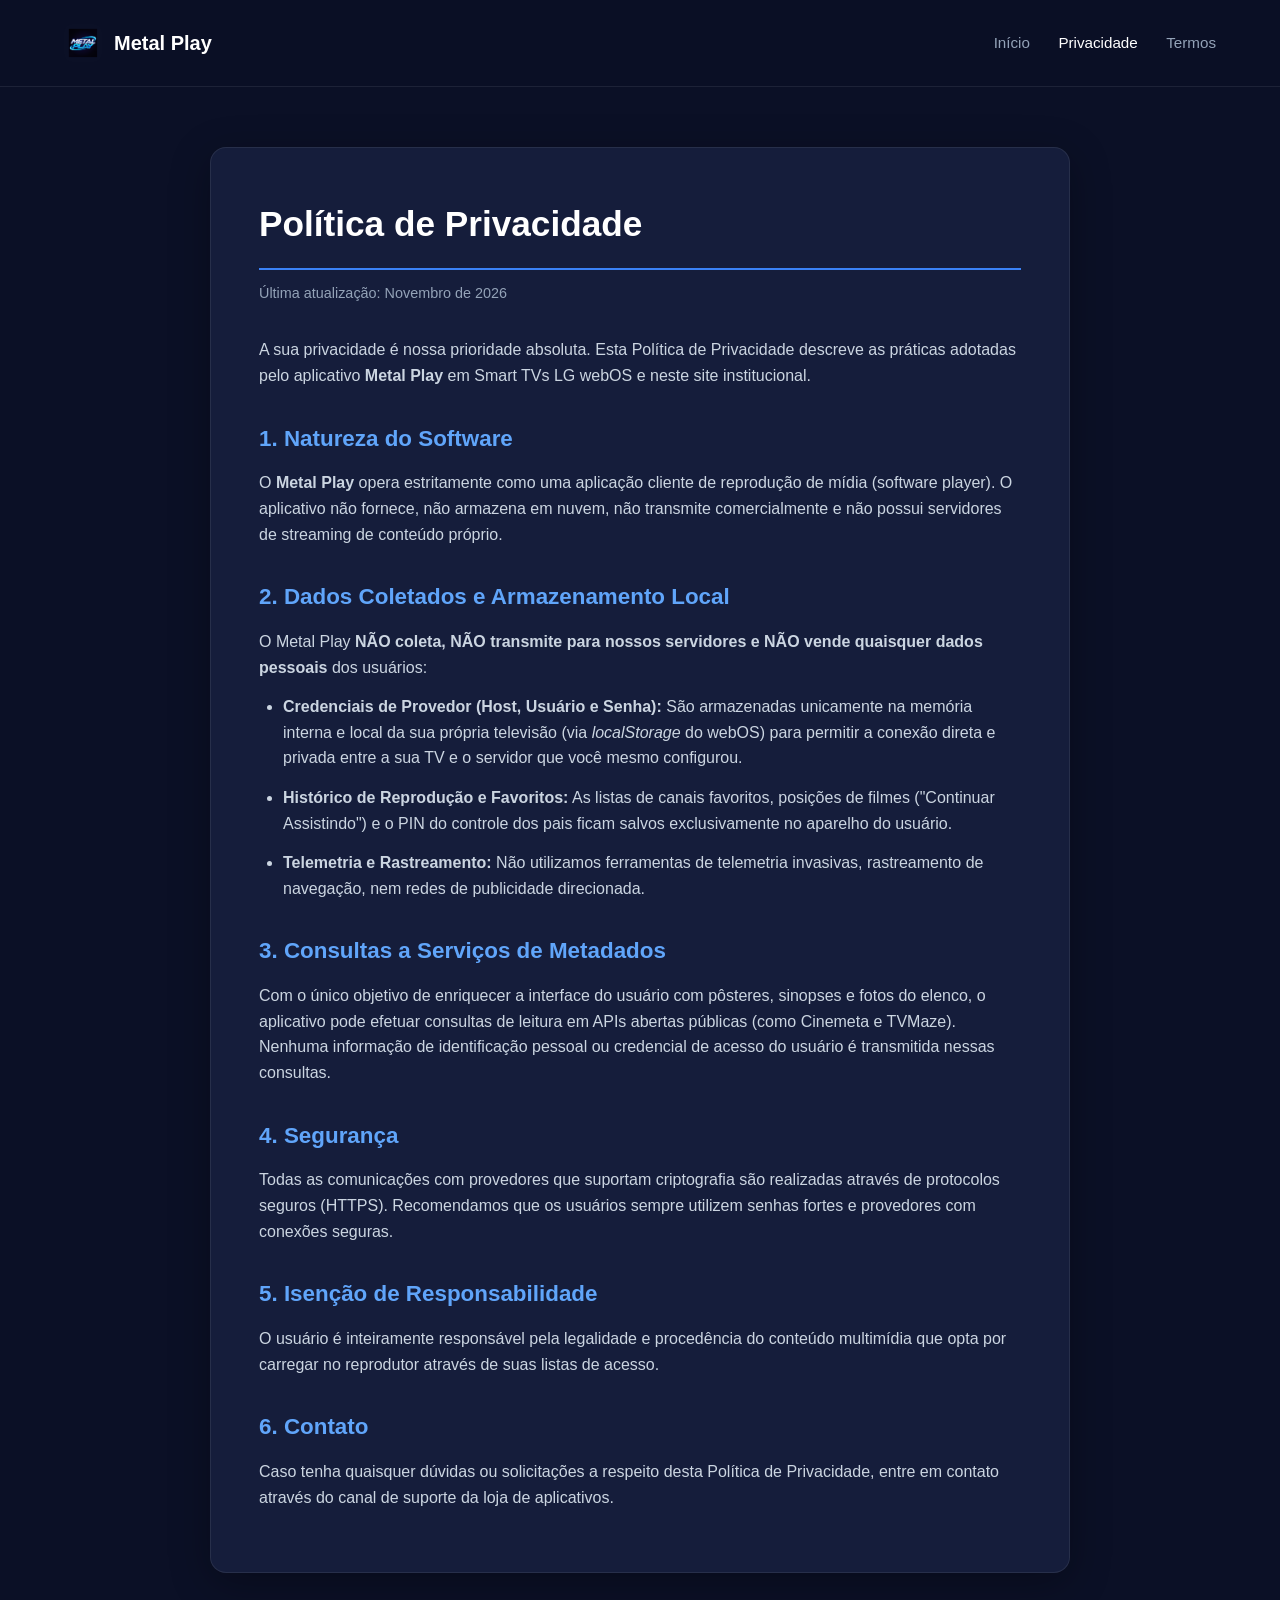
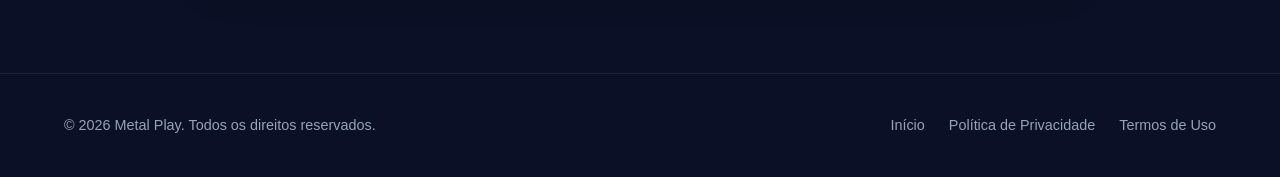
==== privacy.html @ e5f82354 "feat: initial commit for metalplay official website and policies" ====
<!DOCTYPE html>
<html lang="pt-BR">
<head>
    <meta charset="UTF-8">
    <meta name="viewport" content="width=device-width, initial-scale=1.0">
    <title>Política de Privacidade — Metal Play</title>
    <link rel="icon" type="image/png" href="img/icon_355x355.png">
    <link rel="stylesheet" href="styles.css">
</head>
<body>

    <header>
        <div class="container nav-wrap">
            <a href="index.html" class="brand">
                <img src="img/icon_355x355.png" alt="Metal Play">
                <span>Metal Play</span>
            </a>
            <nav>
                <a href="index.html">Início</a>
                <a href="privacy.html" style="color:#fff;">Privacidade</a>
                <a href="terms.html">Termos</a>
            </nav>
        </div>
    </header>

    <div class="container policy-page">
        <div class="policy-card">
            <h1>Política de Privacidade</h1>
            <div class="meta">Última atualização: Novembro de 2026</div>

            <p>A sua privacidade é nossa prioridade absoluta. Esta Política de Privacidade descreve as práticas adotadas pelo aplicativo <strong>Metal Play</strong> em Smart TVs LG webOS e neste site institucional.</p>

            <h2>1. Natureza do Software</h2>
            <p>O <strong>Metal Play</strong> opera estritamente como uma aplicação cliente de reprodução de mídia (software player). O aplicativo não fornece, não armazena em nuvem, não transmite comercialmente e não possui servidores de streaming de conteúdo próprio.</p>

            <h2>2. Dados Coletados e Armazenamento Local</h2>
            <p>O Metal Play <strong>NÃO coleta, NÃO transmite para nossos servidores e NÃO vende quaisquer dados pessoais</strong> dos usuários:</p>
            <ul>
                <li><strong>Credenciais de Provedor (Host, Usuário e Senha):</strong> São armazenadas unicamente na memória interna e local da sua própria televisão (via <em>localStorage</em> do webOS) para permitir a conexão direta e privada entre a sua TV e o servidor que você mesmo configurou.</li>
                <li><strong>Histórico de Reprodução e Favoritos:</strong> As listas de canais favoritos, posições de filmes ("Continuar Assistindo") e o PIN do controle dos pais ficam salvos exclusivamente no aparelho do usuário.</li>
                <li><strong>Telemetria e Rastreamento:</strong> Não utilizamos ferramentas de telemetria invasivas, rastreamento de navegação, nem redes de publicidade direcionada.</li>
            </ul>

            <h2>3. Consultas a Serviços de Metadados</h2>
            <p>Com o único objetivo de enriquecer a interface do usuário com pôsteres, sinopses e fotos do elenco, o aplicativo pode efetuar consultas de leitura em APIs abertas públicas (como Cinemeta e TVMaze). Nenhuma informação de identificação pessoal ou credencial de acesso do usuário é transmitida nessas consultas.</p>

            <h2>4. Segurança</h2>
            <p>Todas as comunicações com provedores que suportam criptografia são realizadas através de protocolos seguros (HTTPS). Recomendamos que os usuários sempre utilizem senhas fortes e provedores com conexões seguras.</p>

            <h2>5. Isenção de Responsabilidade</h2>
            <p>O usuário é inteiramente responsável pela legalidade e procedência do conteúdo multimídia que opta por carregar no reprodutor através de suas listas de acesso.</p>

            <h2>6. Contato</h2>
            <p>Caso tenha quaisquer dúvidas ou solicitações a respeito desta Política de Privacidade, entre em contato através do canal de suporte da loja de aplicativos.</p>
        </div>
    </div>

    <footer>
        <div class="container footer-wrap">
            <div>&copy; 2026 Metal Play. Todos os direitos reservados.</div>
            <div class="footer-links">
                <a href="index.html">Início</a>
                <a href="privacy.html">Política de Privacidade</a>
                <a href="terms.html">Termos de Uso</a>
            </div>
        </div>
    </footer>

</body>
</html>
---- styles.css ----
:root {
    --bg-dark: #0b1026;
    --bg-card: #151d3b;
    --bg-card-hover: #1e2952;
    --primary: #3b82f6;
    --primary-glow: rgba(59, 130, 246, 0.4);
    --accent: #60a5fa;
    --text-main: #f8fafc;
    --text-muted: #94a3b8;
    --border: rgba(255, 255, 255, 0.08);
}

* {
    margin: 0;
    padding: 0;
    box-sizing: border-box;
}

body {
    font-family: -apple-system, BlinkMacSystemFont, "Segoe UI", Roboto, Helvetica, Arial, sans-serif;
    background-color: var(--bg-dark);
    color: var(--text-main);
    line-height: 1.6;
    overflow-x: hidden;
}

.container {
    max-width: 1200px;
    margin: 0 auto;
    padding: 0 24px;
}

/* Header & Nav */
header {
    padding: 24px 0;
    border-bottom: 1px solid var(--border);
    background: rgba(11, 16, 38, 0.85);
    backdrop-filter: blur(12px);
    position: sticky;
    top: 0;
    z-index: 100;
}

.nav-wrap {
    display: flex;
    justify-content: space-between;
    align-items: center;
}

.brand {
    display: flex;
    align-items: center;
    gap: 12px;
    text-decoration: none;
    color: #fff;
    font-weight: 700;
    font-size: 1.25rem;
}

.brand img {
    height: 38px;
    width: auto;
    border-radius: 8px;
}

nav a {
    color: var(--text-muted);
    text-decoration: none;
    font-size: 0.95rem;
    font-weight: 500;
    margin-left: 24px;
    transition: color 0.2s;
}

nav a:hover {
    color: var(--text-main);
}

/* Hero Section */
.hero {
    padding: 80px 0 60px;
    text-align: center;
    position: relative;
}

.hero-badge {
    display: inline-block;
    padding: 6px 16px;
    background: rgba(59, 130, 246, 0.15);
    border: 1px solid rgba(59, 130, 246, 0.3);
    border-radius: 30px;
    color: var(--accent);
    font-size: 0.85rem;
    font-weight: 600;
    margin-bottom: 24px;
    letter-spacing: 0.5px;
}

.hero h1 {
    font-size: 3.2rem;
    font-weight: 800;
    line-height: 1.15;
    margin-bottom: 20px;
    background: linear-gradient(135deg, #ffffff 40%, #93c5fd 100%);
    -webkit-background-clip: text;
    -webkit-text-fill-color: transparent;
}

.hero p {
    font-size: 1.25rem;
    color: var(--text-muted);
    max-width: 680px;
    margin: 0 auto 36px;
}

.hero-cta {
    display: inline-flex;
    align-items: center;
    gap: 10px;
    background: linear-gradient(135deg, #2563eb, #3b82f6);
    color: #fff;
    font-size: 1.1rem;
    font-weight: 600;
    padding: 14px 32px;
    border-radius: 12px;
    text-decoration: none;
    box-shadow: 0 4px 20px var(--primary-glow);
    transition: transform 0.2s, box-shadow 0.2s;
}

.hero-cta:hover {
    transform: translateY(-2px);
    box-shadow: 0 6px 28px rgba(59, 130, 246, 0.6);
}

/* App TV Mockup Preview */
.tv-frame {
    margin: 50px auto 0;
    max-width: 1000px;
    border-radius: 16px;
    padding: 10px;
    background: #1e293b;
    border: 1px solid rgba(255, 255, 255, 0.15);
    box-shadow: 0 25px 60px rgba(0, 0, 0, 0.7);
}

.tv-frame img {
    width: 100%;
    height: auto;
    display: block;
    border-radius: 10px;
}

/* Features Grid */
.features {
    padding: 80px 0;
}

.section-head {
    text-align: center;
    margin-bottom: 50px;
}

.section-head h2 {
    font-size: 2.2rem;
    font-weight: 700;
    margin-bottom: 12px;
}

.section-head p {
    color: var(--text-muted);
    font-size: 1.1rem;
}

.features-grid {
    display: grid;
    grid-template-columns: repeat(auto-fit, minmax(320px, 1fr));
    gap: 24px;
}

.feature-card {
    background: var(--bg-card);
    border: 1px solid var(--border);
    border-radius: 14px;
    padding: 32px;
    transition: transform 0.2s, background 0.2s;
}

.feature-card:hover {
    background: var(--bg-card-hover);
    transform: translateY(-4px);
}

.feat-icon {
    font-size: 2rem;
    margin-bottom: 16px;
}

.feature-card h3 {
    font-size: 1.3rem;
    margin-bottom: 10px;
    color: #fff;
}

.feature-card p {
    color: var(--text-muted);
    font-size: 0.95rem;
}

/* Gallery Section */
.gallery {
    padding: 60px 0 80px;
    background: rgba(21, 29, 59, 0.4);
    border-top: 1px solid var(--border);
    border-bottom: 1px solid var(--border);
}

.gallery-grid {
    display: grid;
    grid-template-columns: repeat(auto-fit, minmax(400px, 1fr));
    gap: 24px;
    margin-top: 40px;
}

.gallery-item {
    border-radius: 12px;
    overflow: hidden;
    border: 1px solid var(--border);
    box-shadow: 0 10px 30px rgba(0,0,0,0.4);
    transition: transform 0.2s;
}

.gallery-item:hover {
    transform: scale(1.02);
}

.gallery-item img {
    width: 100%;
    height: auto;
    display: block;
}

.gallery-item .cap {
    padding: 14px;
    background: var(--bg-card);
    font-size: 0.9rem;
    color: var(--text-muted);
    text-align: center;
}

/* Disclaimer Banner */
.disclaimer-box {
    margin: 60px 0;
    padding: 24px 30px;
    background: rgba(239, 68, 68, 0.08);
    border: 1px solid rgba(239, 68, 68, 0.25);
    border-radius: 12px;
    color: #fca5a5;
    font-size: 0.95rem;
    line-height: 1.6;
}

.disclaimer-box strong {
    color: #ef4444;
}

/* Policy Content Pages */
.policy-page {
    padding: 60px 0 100px;
    max-width: 860px;
    margin: 0 auto;
}

.policy-card {
    background: var(--bg-card);
    border: 1px solid var(--border);
    border-radius: 16px;
    padding: 48px;
    box-shadow: 0 10px 40px rgba(0,0,0,0.3);
}

.policy-card h1 {
    font-size: 2.2rem;
    margin-bottom: 12px;
    color: #fff;
    border-bottom: 2px solid var(--primary);
    padding-bottom: 16px;
}

.policy-card .meta {
    color: var(--text-muted);
    font-size: 0.9rem;
    margin-bottom: 32px;
}

.policy-card h2 {
    font-size: 1.4rem;
    color: var(--accent);
    margin: 32px 0 14px;
}

.policy-card p, .policy-card li {
    color: #cbd5e1;
    margin-bottom: 14px;
}

.policy-card ul {
    padding-left: 24px;
    margin-bottom: 20px;
}

/* Footer */
footer {
    padding: 40px 0;
    border-top: 1px solid var(--border);
    color: var(--text-muted);
    font-size: 0.9rem;
}

.footer-wrap {
    display: flex;
    justify-content: space-between;
    align-items: center;
    flex-wrap: wrap;
    gap: 20px;
}

.footer-links a {
    color: var(--text-muted);
    text-decoration: none;
    margin-left: 20px;
    transition: color 0.2s;
}

.footer-links a:hover {
    color: #fff;
}

@media (max-width: 768px) {
    .hero h1 { font-size: 2.2rem; }
    .hero p { font-size: 1.05rem; }
    .gallery-grid { grid-template-columns: 1fr; }
    .policy-card { padding: 24px; }
}
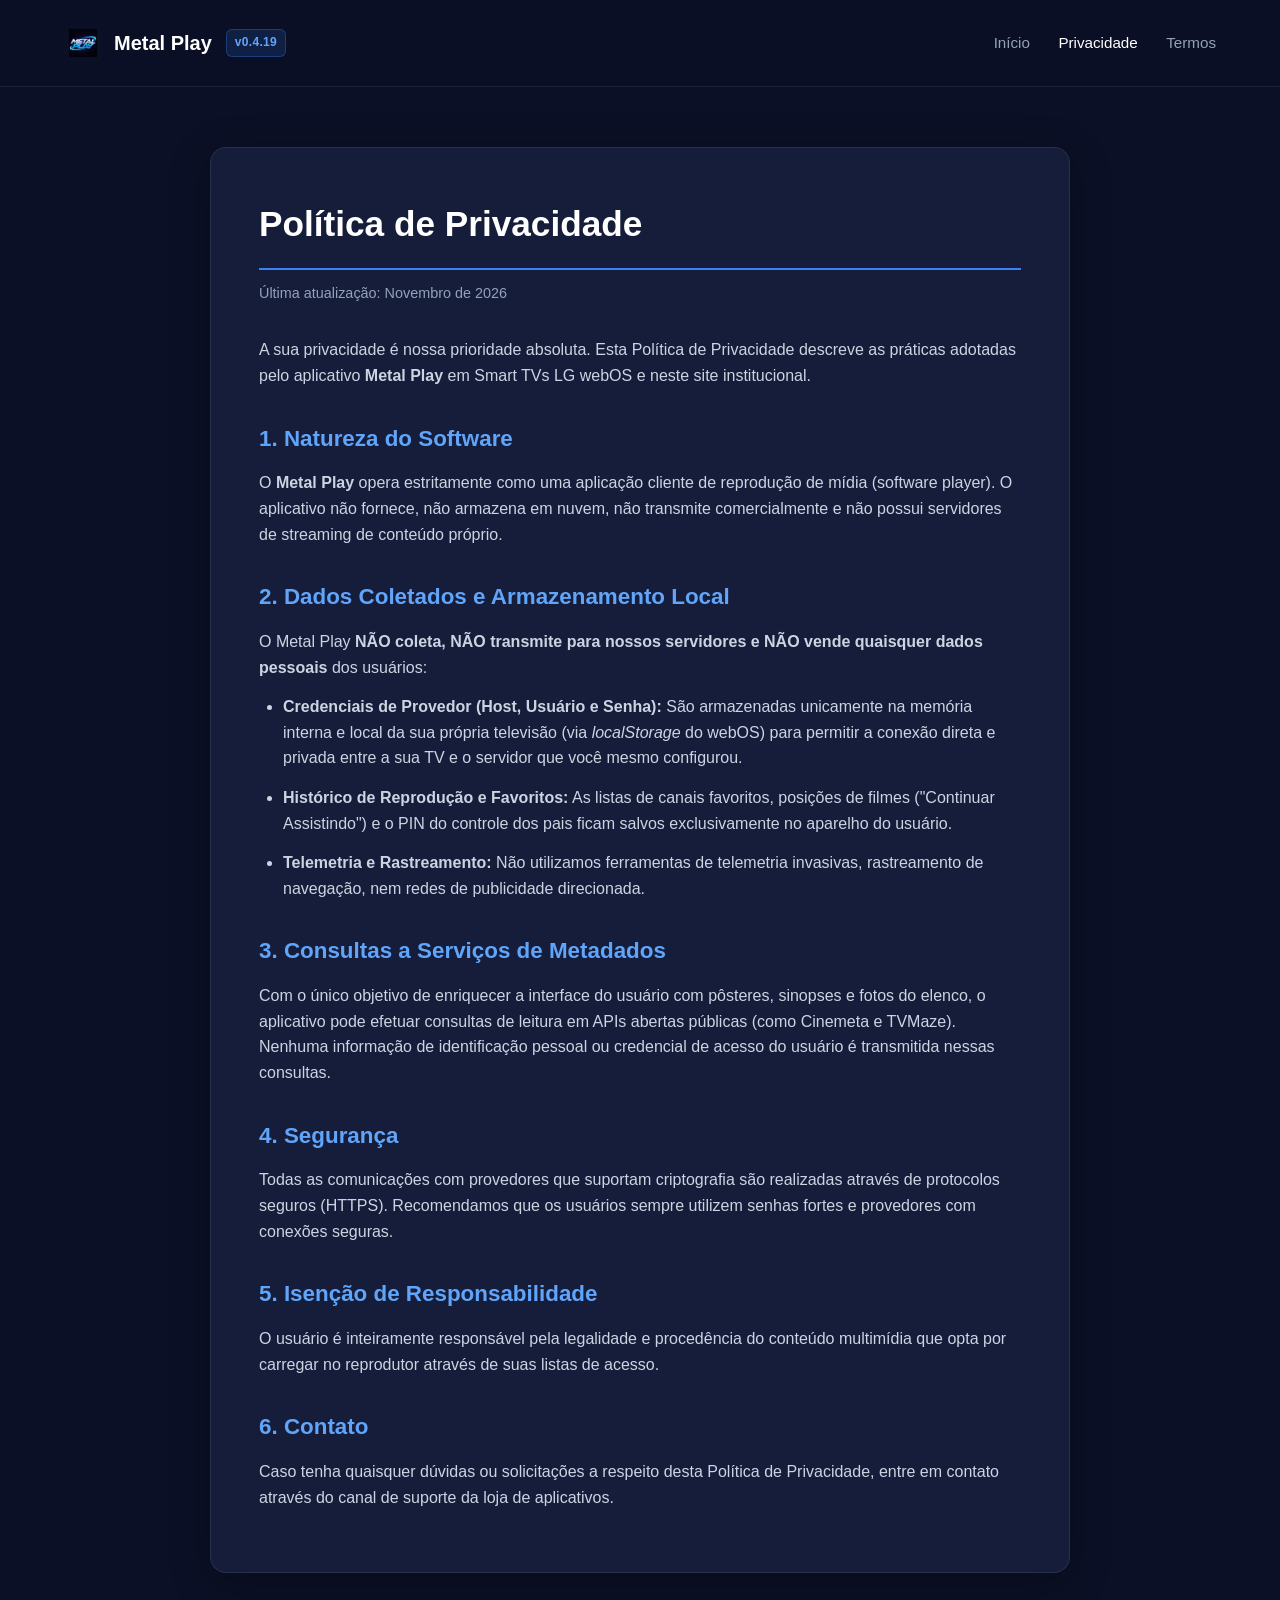
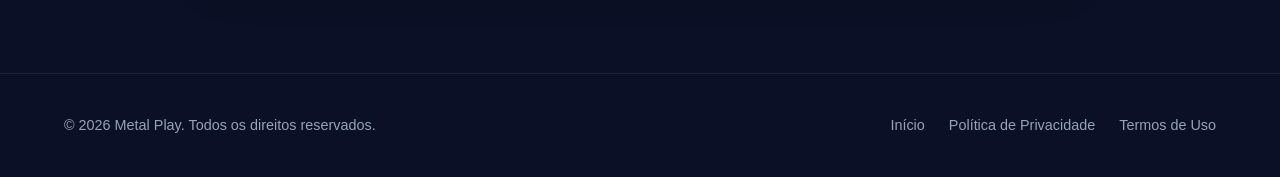
==== commit 7082641f: "feat: add v0.4.19 version badge in header" ====
--- a/privacy.html
+++ b/privacy.html
@@ -14,6 +14,7 @@
             <a href="index.html" class="brand">
                 <img src="img/icon_355x355.png" alt="Metal Play">
                 <span>Metal Play</span>
+                <span class="version-tag">v0.4.19</span>
             </a>
             <nav>
                 <a href="index.html">Início</a>
--- a/styles.css
+++ b/styles.css
@@ -55,6 +55,19 @@
     color: #fff;
     font-weight: 700;
     font-size: 1.25rem;
+}
+
+.version-tag {
+    font-size: 0.75rem;
+    font-weight: 600;
+    padding: 3px 8px;
+    background: rgba(59, 130, 246, 0.15);
+    border: 1px solid rgba(59, 130, 246, 0.3);
+    border-radius: 6px;
+    color: #60a5fa;
+    letter-spacing: 0.3px;
+    margin-left: 2px;
+    text-transform: lowercase;
 }
 
 .brand img {
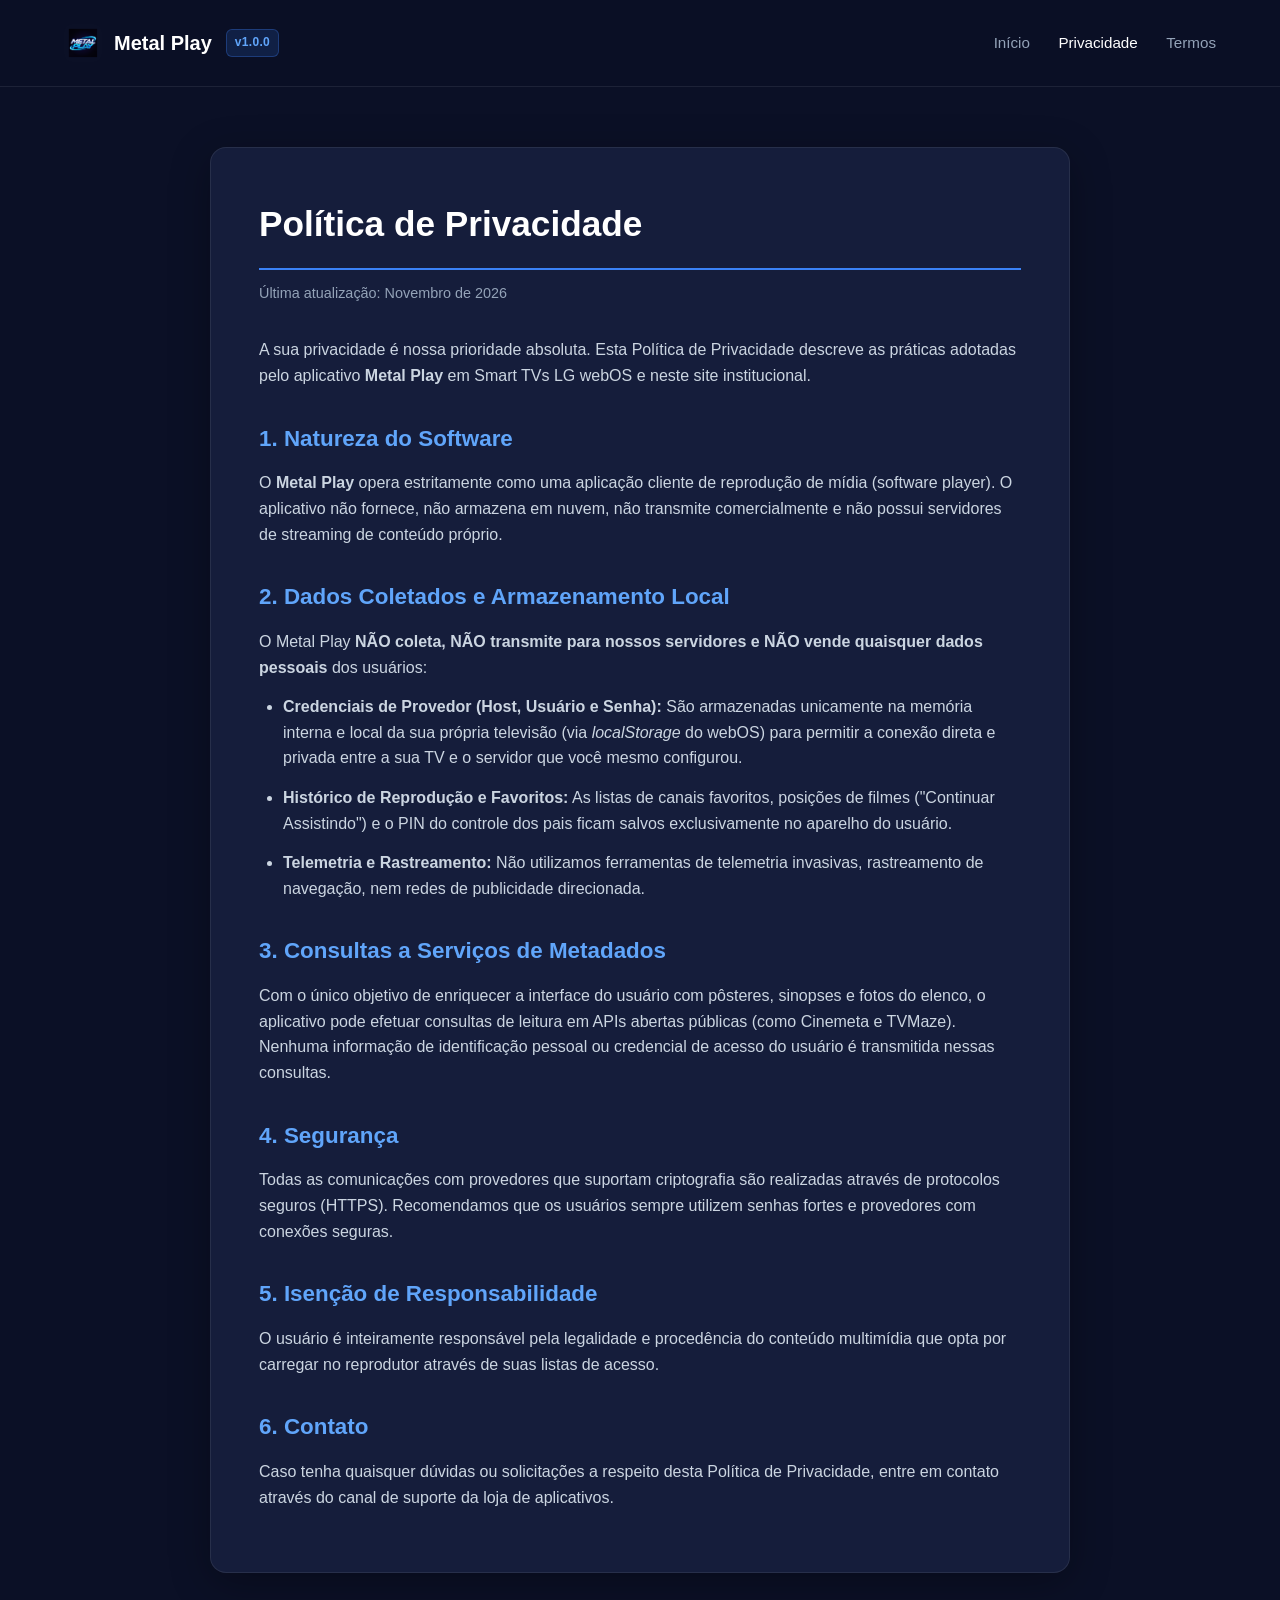
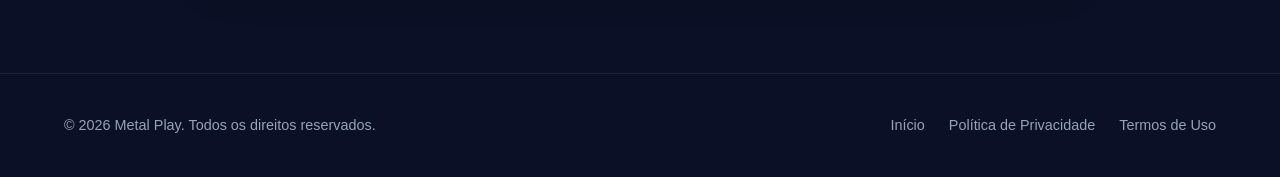
==== commit 416560b3: "Atualiza versão para v1.0.0 nas páginas de termos e privacidade" ====
--- a/privacy.html
+++ b/privacy.html
@@ -14,7 +14,7 @@
             <a href="index.html" class="brand">
                 <img src="img/icon_355x355.png" alt="Metal Play">
                 <span>Metal Play</span>
-                <span class="version-tag">v0.4.19</span>
+                <span class="version-tag">v1.0.0</span>
             </a>
             <nav>
                 <a href="index.html">Início</a>
